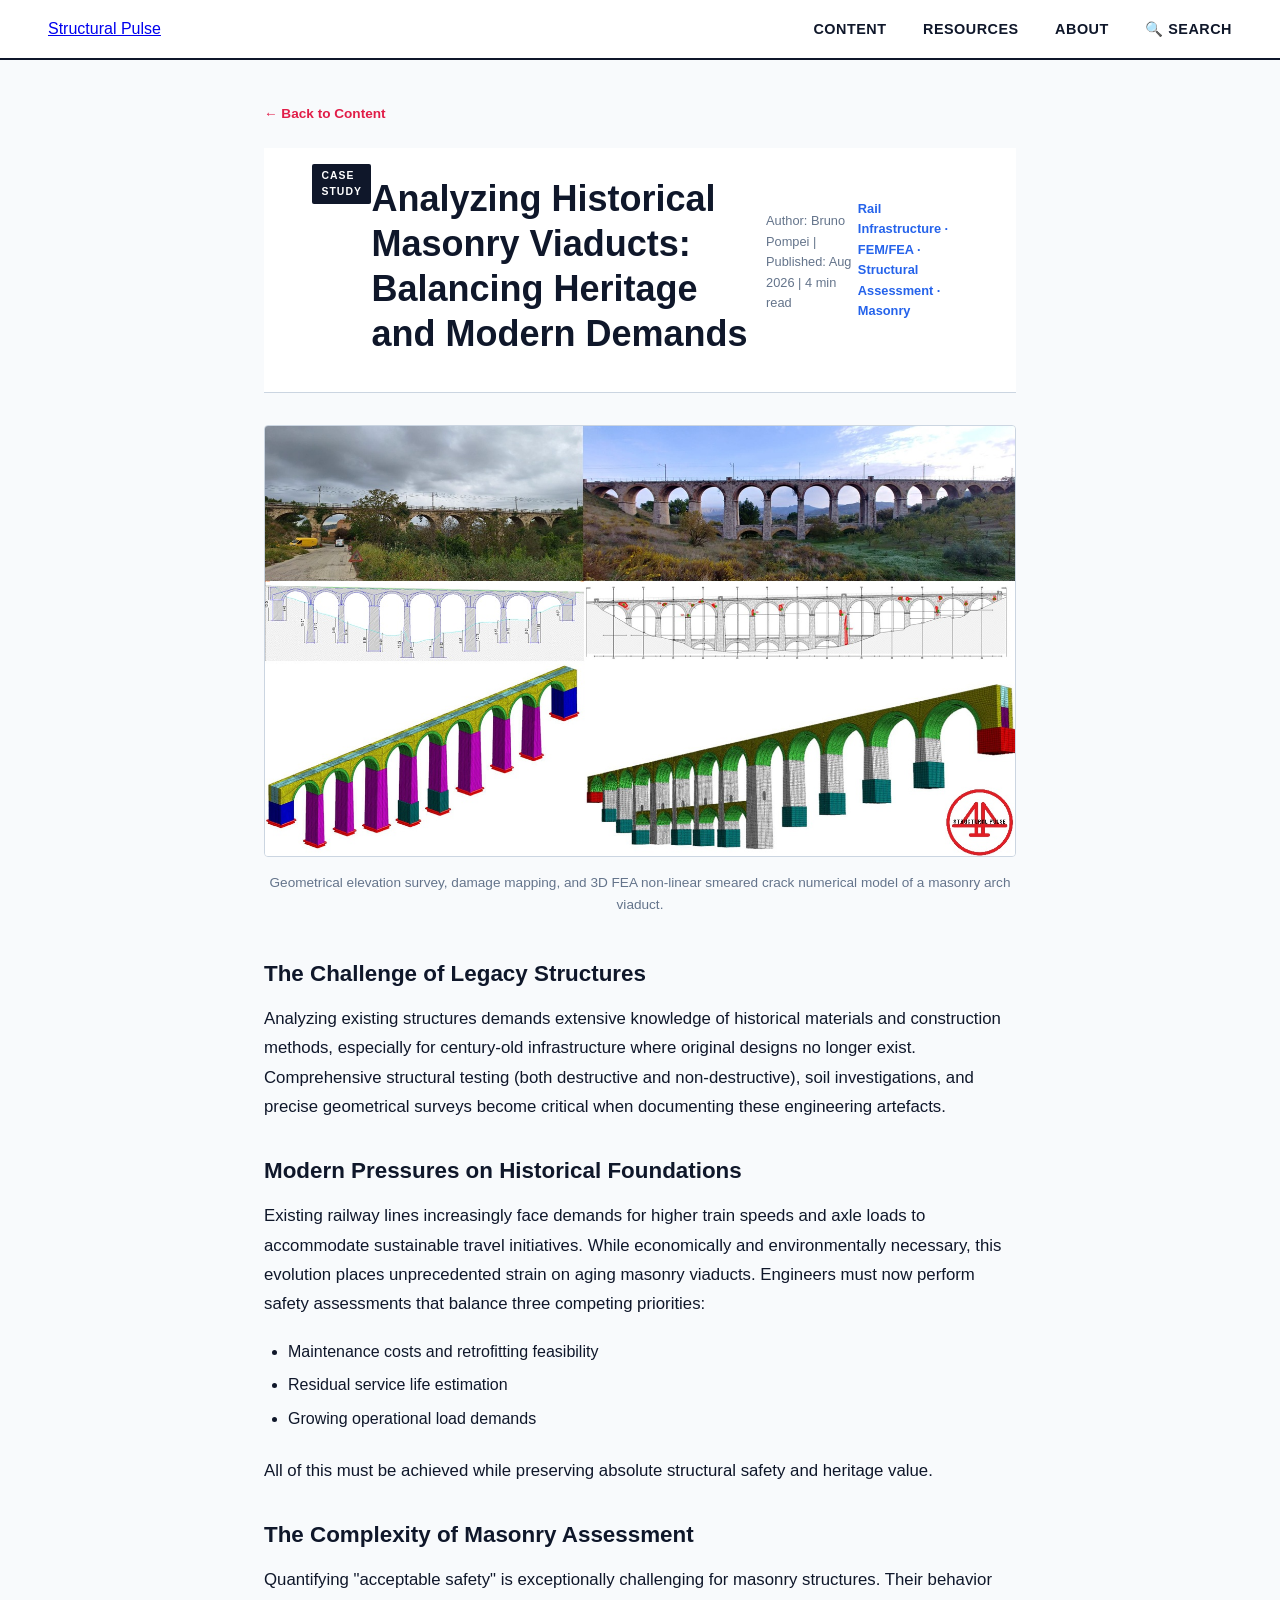
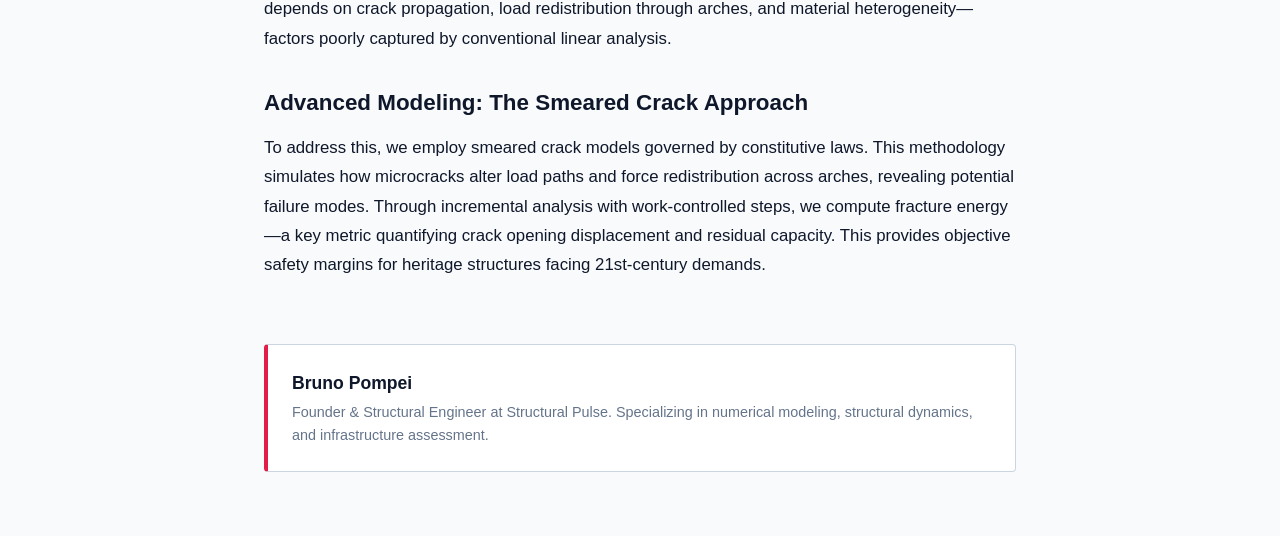
==== analyzing-historical-masonry-viaducts.html @ dd14a366 "Feat: Update Section Calculator to 2x2 modular grid layout with PSC I-Girder parameters and LaTeX st" ====
<!DOCTYPE html>
<html lang="en">
<head>
    <meta charset="UTF-8">
    <meta name="viewport" content="width=device-width, initial-scale=1.0">
    <title>Analyzing Historical Masonry Viaducts | Structural Pulse</title>
    <link rel="stylesheet" href="style.css">
</head>
<body>

    <header>
        <a href="index.html" class="logo">Structural Pulse</a>
        <nav>
            <a href="index.html#content">Content</a>
            <a href="#resources">Resources</a>
            <a href="#about">About</a>
            <a href="#search">🔍 Search</a>
        </nav>
    </header>

    <main class="article-container">
        <a href="index.html" class="back-link">← Back to Content</a>
        
        <header class="article-header">
            <span class="badge">Case Study</span>
            <h1>Analyzing Historical Masonry Viaducts: Balancing Heritage and Modern Demands</h1>
            <p class="metadata">Author: Bruno Pompei | Published: Aug 2026 | 4 min read</p>
            <p class="tags">Rail Infrastructure · FEM/FEA · Structural Assessment · Masonry</p>
        </header>

        <figure class="featured-figure">
            <img src="images/viaduct-analysis.jpg" alt="Masonry Viaduct FEA Analysis and Field Condition Survey">
            <figcaption>Geometrical elevation survey, damage mapping, and 3D FEA non-linear smeared crack numerical model of a masonry arch viaduct.</figcaption>
        </figure>

        <article class="article-content">
            <h2>The Challenge of Legacy Structures</h2>
            <p>Analyzing existing structures demands extensive knowledge of historical materials and construction methods, especially for century-old infrastructure where original designs no longer exist. Comprehensive structural testing (both destructive and non-destructive), soil investigations, and precise geometrical surveys become critical when documenting these engineering artefacts.</p>

            <h2>Modern Pressures on Historical Foundations</h2>
            <p>Existing railway lines increasingly face demands for higher train speeds and axle loads to accommodate sustainable travel initiatives. While economically and environmentally necessary, this evolution places unprecedented strain on aging masonry viaducts. Engineers must now perform safety assessments that balance three competing priorities:</p>
            <ul>
                <li>Maintenance costs and retrofitting feasibility</li>
                <li>Residual service life estimation</li>
                <li>Growing operational load demands</li>
            </ul>
            <p>All of this must be achieved while preserving absolute structural safety and heritage value.</p>

            <h2>The Complexity of Masonry Assessment</h2>
            <p>Quantifying "acceptable safety" is exceptionally challenging for masonry structures. Their behavior depends on crack propagation, load redistribution through arches, and material heterogeneity—factors poorly captured by conventional linear analysis.</p>

            <h2>Advanced Modeling: The Smeared Crack Approach</h2>
            <p>To address this, we employ smeared crack models governed by constitutive laws. This methodology simulates how microcracks alter load paths and force redistribution across arches, revealing potential failure modes. Through incremental analysis with work-controlled steps, we compute fracture energy—a key metric quantifying crack opening displacement and residual capacity. This provides objective safety margins for heritage structures facing 21st-century demands.</p>
        </article>

        <footer class="author-card">
            <div>
                <h3>Bruno Pompei</h3>
                <p>Founder & Structural Engineer at Structural Pulse. Specializing in numerical modeling, structural dynamics, and infrastructure assessment.</p>
            </div>
        </footer>
    </main>

</body>
</html>
---- style.css ----
/* ==========================================================================
   1. CSS RESET & BRAND VARIABLES
   ========================================================================== */
:root {
    --primary: #0f172a;       /* Slate / Dark Navy */
    --brand-red: #e11d48;     /* Structural Pulse Red (Matching Logo) */
    --accent-blue: #2563eb;   /* Technical Accent Blue */
    --bg: #f8fafc;            /* Clean Surface Canvas */
    --surface: #ffffff;       /* Card Background */
    --text-main: #0f172a;     /* Sharp Dark Charcoal Text */
    --text-muted: #64748b;    /* Muted Slate Text */
    --border: #cbd5e1;        /* Crisp Structural Border */
}

* {
    box-sizing: border-box;
    margin: 0;
    padding: 0;
}

body {
    font-family: -apple-system, BlinkMacSystemFont, "Segoe UI", Roboto, Helvetica, Arial, sans-serif;
    background-color: var(--bg);
    color: var(--text-main);
    line-height: 1.6;
}

/* ==========================================================================
   2. HEADER & BRAND NAVIGATION
   ========================================================================== */
header {
    display: flex;
    justify-content: space-between;
    align-items: center;
    background-color: var(--surface);
    border-bottom: 2px solid var(--primary);
    padding: 1rem 3rem;
}

.logo-container {
    display: flex;
    align-items: center;
    gap: 0.75rem;
    text-decoration: none;
}

.logo-img {
    height: 44px;
    width: auto;
    display: block;
}

.logo-text {
    font-size: 1.35rem;
    font-weight: 800;
    letter-spacing: -0.5px;
    color: var(--primary);
    text-transform: uppercase;
}

nav a {
    color: var(--text-main);
    text-decoration: none;
    margin-left: 2rem;
    font-size: 0.9rem;
    font-weight: 600;
    text-transform: uppercase;
    letter-spacing: 0.5px;
    transition: color 0.2s ease;
}

nav a:hover,
nav a.active-nav {
    color: var(--brand-red) !important;
}

nav a.active-nav {
    border-bottom: 2px solid var(--brand-red);
}

/* ==========================================================================
   3. EDITORIAL HERO BANNER (VIDEO & STATIC FALLBACK)
   ========================================================================== */
.hero-banner {
    position: relative;
    width: 100%;
    min-height: 480px;
    background-image: url('images/hero-bg.jpg'); /* Static background fallback */
    background-size: cover;
    background-position: center;
    background-repeat: no-repeat;
    display: flex;
    align-items: center;
    margin-bottom: 3rem;
    border-bottom: 3px solid var(--brand-red);
    overflow: hidden;
}

/* Background video positioning */
.hero-video {
    position: absolute;
    top: 50%;
    left: 50%;
    min-width: 100%;
    min-height: 100%;
    width: auto;
    height: auto;
    transform: translate(-50%, -50%);
    object-fit: cover;
    z-index: 0;
    opacity: 1;
    transition: opacity 0.6s ease;
}

/* Fades out video when user scrolls down */
.hero-banner.scrolled .hero-video {
    opacity: 0;
    pointer-events: none;
}

.hero-overlay {
    position: absolute;
    top: 0;
    left: 0;
    width: 100%;
    height: 100%;
    background: linear-gradient(
        90deg, 
        rgba(15, 23, 42, 0.92) 0%, 
        rgba(15, 23, 42, 0.75) 50%, 
        rgba(15, 23, 42, 0.40) 100%
    );
    z-index: 1;
}

.hero-content {
    position: relative;
    z-index: 2;
    max-width: 1100px;
    margin: 0 auto;
    padding: 3rem 1.5rem;
    color: var(--surface);
}

.hero-category {
    display: block;
    font-size: 0.8rem;
    font-weight: 800;
    letter-spacing: 2px;
    color: var(--brand-red);
    margin-bottom: 1rem;
}

.hero-title {
    font-size: 3.25rem;
    font-weight: 800;
    line-height: 1.15;
    letter-spacing: -1px;
    max-width: 850px;
    margin-bottom: 1.25rem;
    color: #ffffff;
}

.hero-subtitle {
    font-size: 1.2rem;
    line-height: 1.6;
    color: #cbd5e1;
    max-width: 700px;
    margin-bottom: 1.5rem;
    font-weight: 400;
}

.hero-founder {
    font-size: 0.85rem;
    font-weight: 700;
    letter-spacing: 1.5px;
    color: #94a3b8;
}

/* ==========================================================================
   4. CONTENT FILTER BUTTONS
   ========================================================================== */
.filters {
    max-width: 1100px;
    margin: 0 auto 2.5rem auto;
    padding: 0 1.5rem;
    display: flex;
    gap: 0.5rem;
    flex-wrap: wrap;
}

.filter-btn {
    background: transparent;
    border: 1px solid var(--border);
    padding: 0.35rem 0.85rem;
    border-radius: 4px;
    font-size: 0.8rem;
    font-weight: 600;
    cursor: pointer;
    color: var(--text-main);
    transition: all 0.2s ease;
}

.filter-btn.active, 
.filter-btn:hover {
    background: var(--brand-red);
    color: var(--surface);
    border-color: var(--brand-red);
}

/* ==========================================================================
   5. HOMEPAGE ARTICLE GRID
   ========================================================================== */
main {
    max-width: 1100px;
    margin: 0 auto 4rem auto;
    padding: 0 1.5rem;
    display: grid;
    grid-template-columns: repeat(auto-fill, minmax(320px, 1fr));
    gap: 1.75rem;
}

.card {
    background: var(--surface);
    border: 1px solid var(--border);
    border-radius: 4px;
    padding: 1.75rem;
    display: flex;
    flex-direction: column;
    justify-content: space-between;
    transition: transform 0.15s ease, border-color 0.15s ease;
}

.card:hover {
    transform: translateY(-2px);
    border-color: var(--brand-red);
}

.badge {
    align-self: flex-start;
    background: var(--primary);
    color: var(--surface);
    font-size: 0.65rem;
    font-weight: 800;
    text-transform: uppercase;
    letter-spacing: 1px;
    padding: 0.2rem 0.6rem;
    border-radius: 2px;
    margin-bottom: 1rem;
}

.card h2 {
    font-size: 1.25rem;
    font-weight: 700;
    color: var(--primary);
    line-height: 1.35;
    margin-bottom: 0.5rem;
}

.metadata {
    font-size: 0.8rem;
    color: var(--text-muted);
    margin-bottom: 0.5rem;
}

.tags {
    font-size: 0.8rem;
    font-weight: 700;
    color: var(--accent-blue);
    margin-bottom: 0.75rem;
}

.excerpt {
    color: var(--text-main);
    font-size: 0.9rem;
    line-height: 1.5;
}

/* ==========================================================================
   6. ARTICLE DETAIL READER PAGE
   ========================================================================== */
.article-container {
    max-width: 800px;
    margin: 2.5rem auto 4rem auto;
    padding: 0 1.5rem;
    display: block;
}

.back-link {
    display: inline-block;
    color: var(--brand-red);
    text-decoration: none;
    font-size: 0.85rem;
    font-weight: 700;
    margin-bottom: 1.5rem;
}

.article-header {
    border-bottom: 1px solid var(--border);
    padding-bottom: 1.5rem;
    margin-bottom: 2rem;
}

.article-header h1 {
    font-size: 2.25rem;
    font-weight: 800;
    line-height: 1.25;
    color: var(--primary);
    margin: 0.75rem 0;
}

.featured-figure {
    margin-bottom: 2.5rem;
}

.featured-figure img {
    width: 100%;
    height: auto;
    border-radius: 4px;
    border: 1px solid var(--border);
}

.featured-figure figcaption {
    font-size: 0.85rem;
    color: var(--text-muted);
    margin-top: 0.5rem;
    text-align: center;
}

.article-content h2 {
    font-size: 1.4rem;
    font-weight: 700;
    color: var(--primary);
    margin: 2rem 0 0.75rem 0;
}

.article-content p {
    font-size: 1.05rem;
    line-height: 1.75;
    color: var(--text-main);
    margin-bottom: 1.25rem;
}

.article-content ul {
    margin: 0 0 1.5rem 1.5rem;
    color: var(--text-main);
}

.article-content li {
    margin-bottom: 0.5rem;
    font-size: 1rem;
}

.author-card {
    margin-top: 4rem;
    padding: 1.5rem;
    background: var(--surface);
    border: 1px solid var(--border);
    border-left: 4px solid var(--brand-red);
    border-radius: 4px;
}

.author-card h3 {
    font-size: 1.1rem;
    color: var(--primary);
    margin-bottom: 0.25rem;
}

.author-card p {
    font-size: 0.9rem;
    color: var(--text-muted);
}

/* ==========================================================================
   7. ENGINEERING TOOLS SUITE
   ========================================================================== */
main.tools-container {
    display: block !important;
    max-width: 1100px;
    margin: 2.5rem auto 4rem auto;
    padding: 0 1.5rem;
}

.tools-header {
    display: block;
    background: transparent;
    border-bottom: 1px solid var(--border);
    padding-bottom: 1.5rem;
    margin-bottom: 2rem;
}

.tools-header h1 {
    font-size: 2.25rem;
    font-weight: 800;
    color: var(--primary);
    margin: 0.5rem 0;
}

.scheme-section h2, 
.calc-panel h2 {
    font-size: 1.1rem;
    font-weight: 700;
    color: var(--primary);
    margin-bottom: 1rem;
    text-transform: uppercase;
    letter-spacing: 0.5px;
}

/* Static Scheme Selector Row */
.scheme-grid {
    display: grid;
    grid-template-columns: repeat(auto-fill, minmax(240px, 1fr));
    gap: 1rem;
    margin-bottom: 2.5rem;
}

.scheme-card {
    background: var(--surface);
    border: 2px solid var(--border);
    border-radius: 6px;
    padding: 1.25rem;
    text-align: left;
    cursor: pointer;
    transition: all 0.2s ease;
}

.scheme-card:hover {
    border-color: var(--brand-red);
}

.scheme-card.active {
    border-color: var(--brand-red);
    background: #fff5f5;
}

.scheme-diagram {
    font-family: monospace;
    font-size: 0.9rem;
    color: var(--brand-red);
    background: var(--bg);
    padding: 0.5rem;
    border-radius: 4px;
    text-align: center;
    margin-bottom: 0.75rem;
}

.scheme-card h3 {
    font-size: 0.95rem;
    color: var(--primary);
    font-weight: 700;
}

.scheme-card p {
    font-size: 0.8rem;
    color: var(--text-muted);
}

/* Inputs & Results 2-Column Panel Layout */
.calc-grid {
    display: grid;
    grid-template-columns: 1fr 1fr;
    gap: 2rem;
}

@media (max-width: 768px) {
    .calc-grid {
        grid-template-columns: 1fr;
    }
}

.calc-panel {
    background: var(--surface);
    border: 1px solid var(--border);
    border-radius: 6px;
    padding: 1.75rem;
}

.form-group {
    margin-bottom: 1.25rem;
}

.form-group label {
    display: block;
    font-size: 0.85rem;
    font-weight: 700;
    color: var(--primary);
    margin-bottom: 0.35rem;
}

.form-group input {
    width: 100%;
    padding: 0.6rem 0.75rem;
    border: 1px solid var(--border);
    border-radius: 4px;
    font-size: 1rem;
    color: var(--text-main);
}

.form-group input:focus {
    outline: none;
    border-color: var(--brand-red);
}

.form-group small {
    display: block;
    font-size: 0.75rem;
    color: var(--text-muted);
    margin-top: 0.25rem;
}

/* Calculation Output Cards */
.results-panel {
    display: flex;
    flex-direction: column;
    gap: 1rem;
}

.result-card {
    background: var(--bg);
    border-left: 4px solid var(--primary);
    padding: 1rem;
    border-radius: 4px;
}

.result-card.highlight {
    border-left-color: var(--brand-red);
    background: #fff5f5;
}

.result-label {
    display: block;
    font-size: 0.8rem;
    font-weight: 700;
    color: var(--text-muted);
    text-transform: uppercase;
}

.result-value {
    display: block;
    font-size: 1.5rem;
    font-weight: 800;
    color: var(--primary);
    margin-top: 0.2rem;
}

.result-card.highlight .result-value {
    color: var(--brand-red);
}

.result-subtext {
    font-size: 0.8rem;
    font-weight: 600;
    color: var(--text-muted);
}
/* Slider + Numeric Input Row */
.input-slider-row {
    display: flex;
    align-items: center;
    gap: 0.75rem;
}

.num-override {
    width: 90px !important;
    padding: 0.4rem 0.5rem;
    font-weight: 700;
    text-align: right;
}

/* Results Header & Unit Selector */
.results-header-row {
    display: flex;
    justify-content: space-between;
    align-items: center;
    margin-bottom: 0.75rem;
}

.unit-toggle {
    display: flex;
    gap: 0.25rem;
    background: var(--bg);
    padding: 0.2rem;
    border-radius: 4px;
    border: 1px solid var(--border);
}

.unit-btn {
    background: transparent;
    border: none;
    padding: 0.2rem 0.6rem;
    font-size: 0.75rem;
    font-weight: 700;
    cursor: pointer;
    border-radius: 3px;
    color: var(--text-muted);
}

.unit-btn.active {
    background: var(--primary);
    color: var(--surface);
}

/* Calculation Steps Code Block */
.full-width-panel {
    grid-column: 1 / -1;
}

.steps-code-block {
    background: #0f172a;
    color: #38bdf8;
    font-family: monospace;
    font-size: 0.9rem;
    padding: 1.25rem;
    border-radius: 6px;
    white-space: pre-wrap;
    line-height: 1.6;
}

/* Screen Shot / Export Button */
.tools-header-top {
    display: flex;
    justify-content: space-between;
    align-items: center;
}

.screenshot-btn {
    background: var(--surface);
    border: 1px solid var(--border);
    padding: 0.4rem 0.85rem;
    font-size: 0.8rem;
    font-weight: 700;
    border-radius: 4px;
    cursor: pointer;
    color: var(--primary);
    transition: all 0.2s ease;
}

.screenshot-btn:hover {
    background: var(--brand-red);
    color: var(--surface);
    border-color: var(--brand-red);
}

.unit-toggle-label {
    font-size: 0.65rem;
    font-weight: 800;
    color: var(--text-muted);
    align-self: center;
    margin-right: 0.25rem;
    letter-spacing: 0.5px;
}

/* --- PRINT & CAPTURE MEDIA STYLES --- */
@media print {
    header, nav, .screenshot-btn, .scheme-section {
        display: none !important;
    }
    body {
        background: white;
    }
    .tools-container {
        margin: 0;
        padding: 0;
    }
    .calc-grid {
        grid-template-columns: 1fr 1fr !important;
        gap: 1rem;
    }
}
/* Catalogue Select Styling */
.catalogue-group {
    background: var(--surface);
    border: 1px solid var(--border);
    border-radius: 6px;
    padding: 1rem 1.25rem;
}

.catalogue-select {
    width: 100%;
    padding: 0.6rem 0.75rem;
    border: 1px solid var(--border);
    border-radius: 4px;
    font-size: 0.95rem;
    font-weight: 700;
    color: var(--primary);
    background: var(--bg);
    cursor: pointer;
}

.catalogue-select:focus {
    outline: none;
    border-color: var(--brand-red);
}

/* Hide / Show Steps Toggle Button */
.toggle-steps-btn {
    background: transparent;
    border: 1px solid var(--border);
    padding: 0.3rem 0.75rem;
    font-size: 0.8rem;
    font-weight: 700;
    border-radius: 4px;
    cursor: pointer;
    color: var(--text-muted);
    transition: all 0.2s ease;
}

.toggle-steps-btn:hover {
    background: var(--primary);
    color: var(--surface);
    border-color: var(--primary);
}
/* Responsive Dynamic Property Cards Grid */
.results-cards-grid {
    display: grid;
    grid-template-columns: repeat(auto-fit, minmax(160px, 1fr));
    gap: 0.75rem;
    margin-top: 1rem;
}

.result-card {
    background: var(--bg);
    border: 1px solid var(--border);
    border-radius: 6px;
    padding: 0.75rem 0.85rem;
    display: flex;
    flex-direction: column;
    gap: 0.25rem;
    transition: all 0.15s ease;
}

.result-card.highlight {
    background: #fff1f2;
    border-color: #f43f5e;
}

.result-label {
    font-size: 0.72rem;
    font-weight: 700;
    text-transform: uppercase;
    color: var(--text-muted);
    letter-spacing: 0.5px;
}

.result-value {
    font-size: 1.05rem;
    font-weight: 800;
    color: var(--primary);
    font-family: monospace;
}
/* 2x2 Grid Architecture for Section Calculator */
.calc-2x2-grid {
    display: grid;
    grid-template-columns: 1fr 1fr;
    grid-template-rows: auto auto;
    gap: 1.5rem;
    margin-bottom: 2rem;
}

.box-inputs,
.box-diagram,
.box-results,
.box-canvas {
    height: 100%;
    min-height: 480px;
}

/* Responsive Collapse for Mobile Displays */
@media (max-width: 992px) {
    .calc-2x2-grid {
        grid-template-columns: 1fr;
        grid-template-rows: auto;
    }
}
/* 2x2 Grid Layout for Section Calculator */
.calc-2x2-grid {
    display: grid;
    grid-template-columns: 1fr 1fr;
    grid-template-rows: auto auto;
    gap: 1.5rem;
    margin-bottom: 2rem;
}

.box-inputs {
    grid-column: 1;
    grid-row: 1;
}

.box-diagram {
    grid-column: 1;
    grid-row: 2;
}

.box-canvas {
    grid-column: 2;
    grid-row: 1;
}

.box-results {
    grid-column: 2;
    grid-row: 2;
}

.box-inputs,
.box-diagram,
.box-results,
.box-canvas {
    height: 100%;
    min-height: 480px;
}

/* Responsive Collapse for Mobile Devices */
@media (max-width: 992px) {
    .calc-2x2-grid {
        grid-template-columns: 1fr;
    }
    .box-inputs, .box-diagram, .box-canvas, .box-results {
        grid-column: 1;
        grid-row: auto;
    }
}
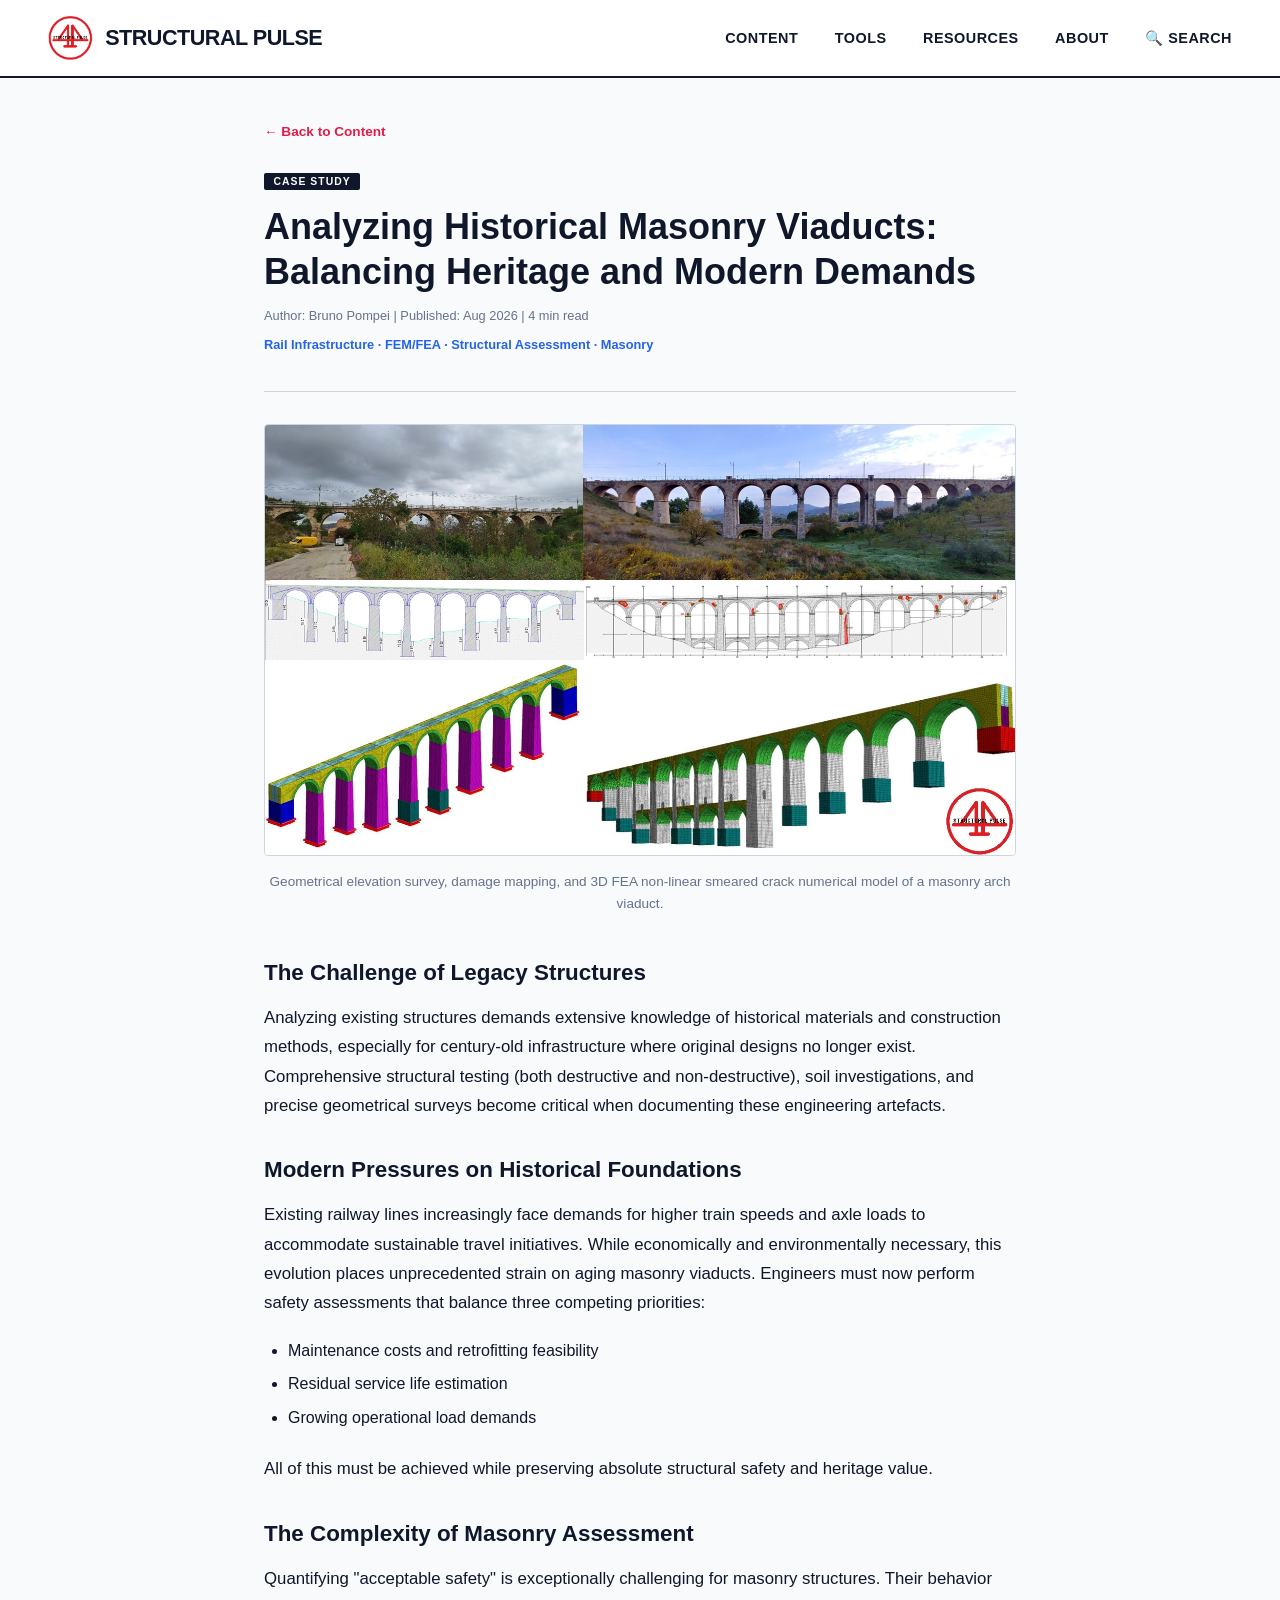
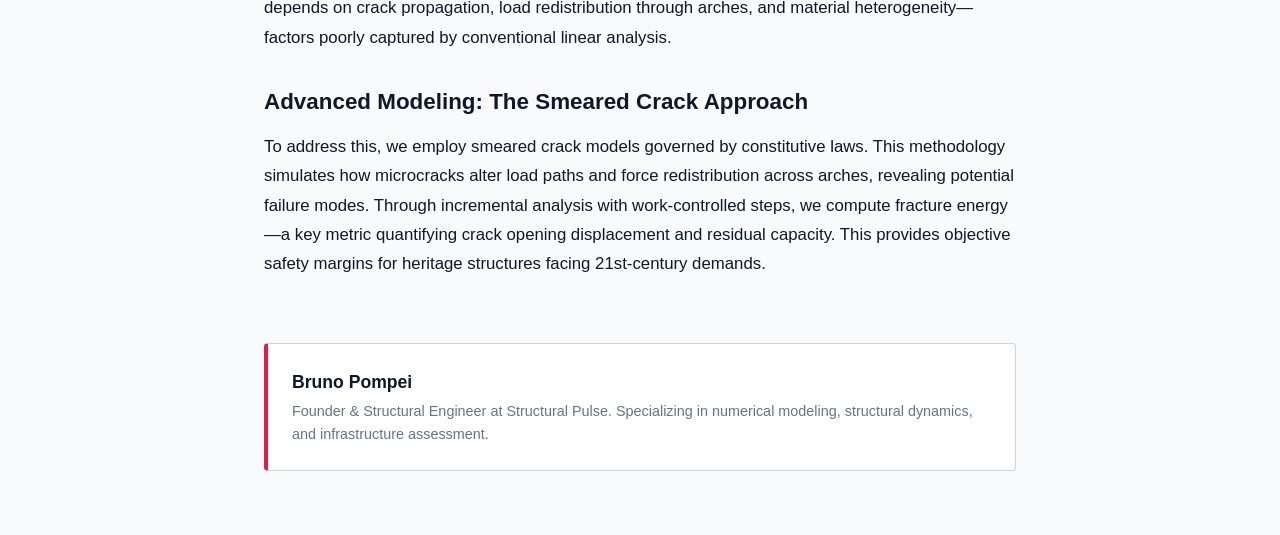
==== commit 805b38a7: "Chore: Push all remaining updates including index" ====
--- a/analyzing-historical-masonry-viaducts.html
+++ b/analyzing-historical-masonry-viaducts.html
@@ -4,14 +4,20 @@
     <meta charset="UTF-8">
     <meta name="viewport" content="width=device-width, initial-scale=1.0">
     <title>Analyzing Historical Masonry Viaducts | Structural Pulse</title>
+    <link rel="icon" href="images/logo.png" type="image/png">
     <link rel="stylesheet" href="style.css">
 </head>
 <body>
 
+    <!-- Header & Navigation -->
     <header>
-        <a href="index.html" class="logo">Structural Pulse</a>
+        <a href="index.html" class="logo-container">
+            <img src="images/logo.png" alt="Structural Pulse Logo" class="logo-img">
+            <span class="logo-text">Structural Pulse</span>
+        </a>
         <nav>
             <a href="index.html#content">Content</a>
+            <a href="tools.html">Tools</a>
             <a href="#resources">Resources</a>
             <a href="#about">About</a>
             <a href="#search">🔍 Search</a>
@@ -21,12 +27,13 @@
     <main class="article-container">
         <a href="index.html" class="back-link">← Back to Content</a>
         
-        <header class="article-header">
+        <!-- Changed to <div> to avoid inheriting site navigation header styles -->
+        <div class="article-header">
             <span class="badge">Case Study</span>
             <h1>Analyzing Historical Masonry Viaducts: Balancing Heritage and Modern Demands</h1>
             <p class="metadata">Author: Bruno Pompei | Published: Aug 2026 | 4 min read</p>
             <p class="tags">Rail Infrastructure · FEM/FEA · Structural Assessment · Masonry</p>
-        </header>
+        </div>
 
         <figure class="featured-figure">
             <img src="images/viaduct-analysis.jpg" alt="Masonry Viaduct FEA Analysis and Field Condition Survey">
